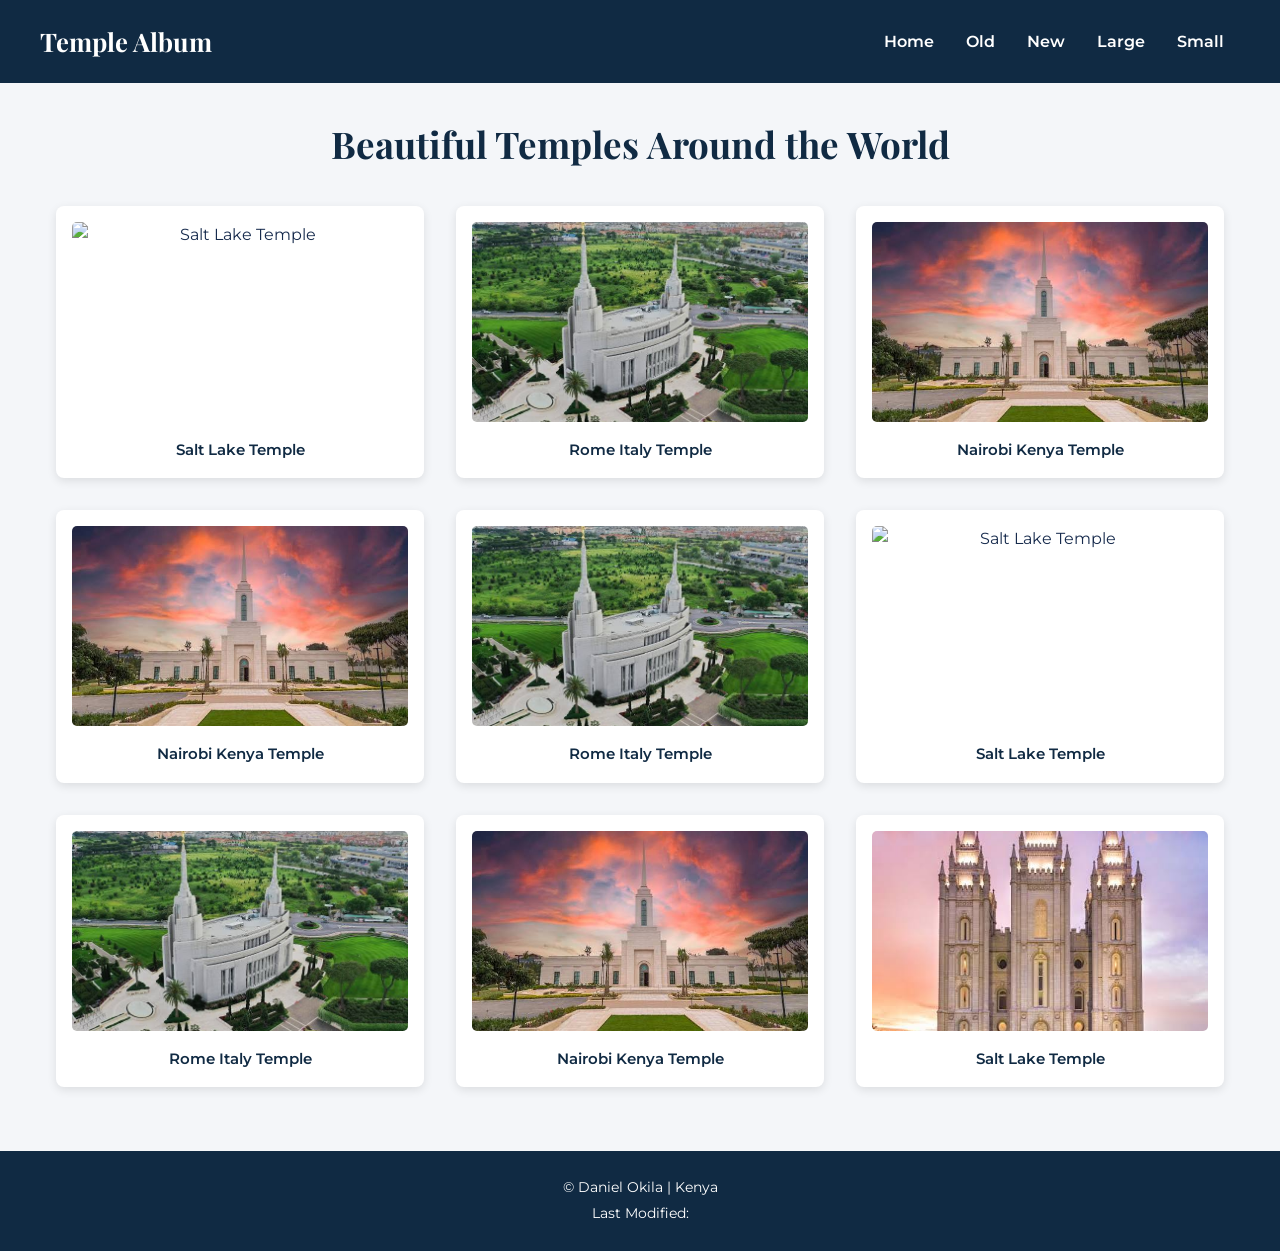
==== temples.html @ 3306fd3f "mm" ====
<!DOCTYPE html>
<html lang="en">
<head>
    <meta charset="UTF-8">
    <meta name="viewport" content="width=device-width, initial-scale=1.0">
    <meta name="description" content="Explore beautiful temples around the world in this Temple Album.">
    <meta name="author" content="Daniel Okila">

    <title>Temple Album | WDD131</title>

    <!-- Google Fonts -->
    <link rel="preconnect" href="https://fonts.googleapis.com">
    <link rel="preconnect" href="https://fonts.gstatic.com" crossorigin>
    <link href="https://fonts.googleapis.com/css2?family=Montserrat:wght@400;500;600;700&family=Playfair+Display:wght@600;700&display=swap" rel="stylesheet">

    <!-- CSS Files -->
    <link rel="stylesheet" href="styles1/temples.css">
    <link rel="stylesheet" href="styles1/temples-large.css">

    <!-- JavaScript File -->
    <script src="scripts1/temples.js" defer></script>
</head>

<body>

    <header>
        <div class="header-container">

            <a href="temples.html" class="logo">Temple Album</a>

            <button id="menu-button"
                aria-label="Open navigation menu"
                aria-expanded="false">
                ☰
            </button>

            <nav id="navigation">
                <a href="temples.html">Home</a>
                <a href="#old">Old</a>
                <a href="#new">New</a>
                <a href="#large">Large</a>
                <a href="#small">Small</a>
            </nav>

        </div>
    </header>

    <main>

        <h1>Beautiful Temples Around the World</h1>

        <div class="temple-grid">

            <figure id="old">
                <img src="images1/salt lake.wepb" alt="Salt Lake Temple">
                <figcaption>Salt Lake Temple</figcaption>
            </figure>

            <figure>
                <img src="images1/rome.webp" alt="Rome Italy Temple">
                <figcaption>Rome Italy Temple</figcaption>
            </figure>

            <figure>
                <img src="images1/nairobi.webp" alt="Nairobi Kenya Temple">
                <figcaption>Nairobi Kenya Temple</figcaption>
            </figure>

            <figure id="new">
                <img src="images1/nairobi.webp" alt="Nairobi Kenya Temple">
                <figcaption>Nairobi Kenya Temple</figcaption>
            </figure>

            <figure>
                <img src="images1/rome.webp" alt="Rome Italy Temple">
                <figcaption>Rome Italy Temple</figcaption>
            </figure>

            <figure>
                <img src="images1/salt lake.wepb" alt="Salt Lake Temple">
                <figcaption>Salt Lake Temple</figcaption>
            </figure>

            <figure id="large">
                <img src="images1/rome.webp" alt="Rome Italy Temple">
                <figcaption>Rome Italy Temple</figcaption>
            </figure>

            <figure>
                <img src="images1/nairobi.webp" alt="Nairobi Kenya Temple">
                <figcaption>Nairobi Kenya Temple</figcaption>
            </figure>

            <figure id="small">
                <img src="images1/salt lake.webp" alt="Salt Lake Temple">
                <figcaption>Salt Lake Temple</figcaption>
            </figure>

        </div>

    </main>

    <footer>
        <p>&copy; <span id="currentyear"></span> Daniel Okila | Kenya</p>
        <p>Last Modified: <span id="lastModified"></span></p>
    </footer>

</body>
</html>
---- styles1/temples.css ----
/* =========================
   GENERAL STYLES
========================= */

* {
    margin: 0;
    padding: 0;
    box-sizing: border-box;
}

body {
    font-family: 'Montserrat', sans-serif;
    background-color: #f4f6f9;
    color: #172b4d;
    line-height: 1.6;
}

/* =========================
   HEADER
========================= */

header {
    background-color: #102a43;
    color: white;
    padding: 1rem;
}

.header-container {
    max-width: 1200px;
    margin: 0 auto;
    display: flex;
    justify-content: space-between;
    align-items: center;
    flex-wrap: wrap;
}

.logo {
    font-family: 'Playfair Display', serif;
    font-size: 1.6rem;
    font-weight: 700;
    color: white;
    text-decoration: none;
}

/* =========================
   HAMBURGER BUTTON
========================= */

#menu-button {
    background: none;
    border: none;
    color: white;
    font-size: 2rem;
    cursor: pointer;
    padding: 0.3rem 0.6rem;
}

/* =========================
   NAVIGATION
========================= */

nav {
    display: none;
    flex-direction: column;
    width: 100%;
    text-align: center;
}

nav.open {
    display: flex;
}

nav a {
    color: white;
    text-decoration: none;
    padding: 1rem;
    font-weight: 600;
    transition: 0.3s;
}

nav a:hover,
nav a:focus {
    background-color: #d4a017;
    color: #102a43;
}

/* =========================
   MAIN CONTENT
========================= */

main {
    max-width: 1100px;
    margin: 0 auto;
    padding: 2rem 1rem;
}

h1 {
    font-family: 'Playfair Display', serif;
    text-align: center;
    margin-bottom: 2rem;
    color: #102a43;
    font-size: 1.8rem;
}

/* =========================
   TEMPLE GRID
========================= */

.temple-grid {
    display: grid;
    grid-template-columns: 1fr;
    gap: 1.5rem;
}

figure {
    background-color: white;
    padding: 1rem;
    text-align: center;
    border-radius: 8px;
    box-shadow: 0 3px 10px rgba(0, 0, 0, 0.1);
    transition: transform 0.3s ease;
}

figure img {
    display: block;
    width: 100%;
    height: 230px;
    object-fit: cover;
    border-radius: 5px;
}

figcaption {
    font-weight: 600;
    padding-top: 1rem;
    color: #102a43;
    font-size: 0.95rem;
}

figure:hover {
    transform: translateY(-5px);
}

/* =========================
   FOOTER
========================= */

footer {
    background-color: #102a43;
    color: white;
    text-align: center;
    padding: 1.5rem;
    line-height: 1.8;
    margin-top: 2rem;
    font-size: 0.9rem;
}
---- styles1/temples-large.css ----
/* =========================
   LARGE SCREEN DESIGN
========================= */

@media screen and (min-width: 700px) {

    /* Header */
    #menu-button {
        display: none;
    }

    .header-container {
        flex-wrap: nowrap;
    }

    /* Navigation */
    nav {
        display: flex;
        flex-direction: row;
        justify-content: flex-end;
        width: auto;
    }

    nav a {
        padding: 0.8rem 1rem;
    }

    /* Main heading */
    h1 {
        font-size: 2.3rem;
    }

    /* Temple gallery */
    .temple-grid {
        grid-template-columns: repeat(3, 1fr);
        gap: 2rem;
    }

    figure img {
        height: 200px;
    }
}

/* Extra large screens */
@media screen and (min-width: 1100px) {

    main {
        max-width: 1200px;
    }

    .temple-grid {
        grid-template-columns: repeat(3, 1fr);
    }
}
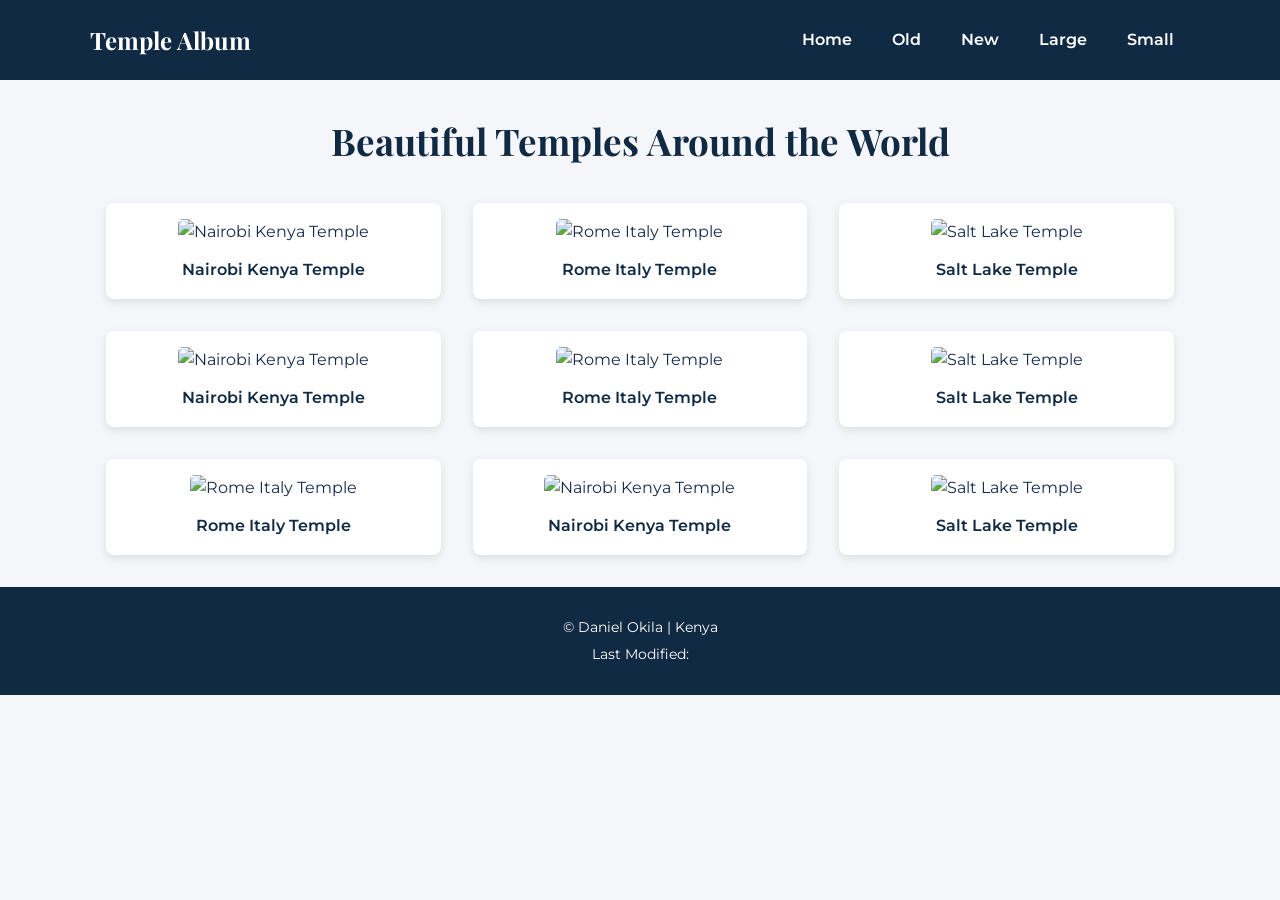
==== commit 2301394d: "mm" ====
--- a/temples.html
+++ b/temples.html
@@ -7,31 +7,25 @@
     <meta name="description" content="Explore beautiful temples around the world in this Temple Album.">
     <meta name="author" content="Daniel Okila">
 
-    <title>Temple Album | WDD131</title>
+    <title>Temple Album | WDD 131</title>
 
-    <!-- Google Fonts -->
     <link rel="preconnect" href="https://fonts.googleapis.com">
     <link rel="preconnect" href="https://fonts.gstatic.com" crossorigin>
     <link href="https://fonts.googleapis.com/css2?family=Montserrat:wght@400;500;600;700&family=Playfair+Display:wght@600;700&display=swap" rel="stylesheet">
 
-    <!-- CSS Files -->
-    <link rel="stylesheet" href="styles1/temples.css">
-    <link rel="stylesheet" href="styles1/temples-large.css">
+    <link rel="stylesheet" href="styles/temples.css">
+    <link rel="stylesheet" href="styles/temples-large.css">
 
-    <!-- JavaScript File -->
-    <script src="scripts1/temples.js" defer></script>
+    <script src="scripts/temples.js" defer></script>
 </head>
 
 <body>
+    <header>
+        <div class="header-content">
+            <a class="logo" href="temples.html">Temple Album</a>
 
-    <header>
-        <div class="header-container">
-
-            <a href="temples.html" class="logo">Temple Album</a>
-
-            <button id="menu-button"
-                aria-label="Open navigation menu"
-                aria-expanded="false">
+            <button id="menu-button" aria-label="Open navigation menu"
+                aria-expanded="false" aria-controls="navigation">
                 ☰
             </button>
 
@@ -42,69 +36,65 @@
                 <a href="#large">Large</a>
                 <a href="#small">Small</a>
             </nav>
-
         </div>
     </header>
 
     <main>
-
         <h1>Beautiful Temples Around the World</h1>
 
         <div class="temple-grid">
 
             <figure id="old">
-                <img src="images1/salt lake.wepb" alt="Salt Lake Temple">
+                <img src="images/nairobi.webp" alt="Nairobi Kenya Temple">
+                <figcaption>Nairobi Kenya Temple</figcaption>
+            </figure>
+
+            <figure id="new">
+                <img src="images/rome.webp" alt="Rome Italy Temple">
+                <figcaption>Rome Italy Temple</figcaption>
+            </figure>
+
+            <figure id="large">
+                <img src="images/salt-lake.webp" alt="Salt Lake Temple">
                 <figcaption>Salt Lake Temple</figcaption>
             </figure>
 
             <figure>
-                <img src="images1/rome.webp" alt="Rome Italy Temple">
+                <img src="images/nairobi.webp" alt="Nairobi Kenya Temple">
+                <figcaption>Nairobi Kenya Temple</figcaption>
+            </figure>
+
+            <figure>
+                <img src="images/rome.webp" alt="Rome Italy Temple">
+                <figcaption>Rome Italy Temple</figcaption>
+            </figure>
+
+            <figure id="small">
+                <img src="images/salt-lake.webp" alt="Salt Lake Temple">
+                <figcaption>Salt Lake Temple</figcaption>
+            </figure>
+
+            <figure>
+                <img src="images/rome.webp" alt="Rome Italy Temple">
                 <figcaption>Rome Italy Temple</figcaption>
             </figure>
 
             <figure>
-                <img src="images1/nairobi.webp" alt="Nairobi Kenya Temple">
-                <figcaption>Nairobi Kenya Temple</figcaption>
-            </figure>
-
-            <figure id="new">
-                <img src="images1/nairobi.webp" alt="Nairobi Kenya Temple">
+                <img src="images/nairobi.webp" alt="Nairobi Kenya Temple">
                 <figcaption>Nairobi Kenya Temple</figcaption>
             </figure>
 
             <figure>
-                <img src="images1/rome.webp" alt="Rome Italy Temple">
-                <figcaption>Rome Italy Temple</figcaption>
-            </figure>
-
-            <figure>
-                <img src="images1/salt lake.wepb" alt="Salt Lake Temple">
-                <figcaption>Salt Lake Temple</figcaption>
-            </figure>
-
-            <figure id="large">
-                <img src="images1/rome.webp" alt="Rome Italy Temple">
-                <figcaption>Rome Italy Temple</figcaption>
-            </figure>
-
-            <figure>
-                <img src="images1/nairobi.webp" alt="Nairobi Kenya Temple">
-                <figcaption>Nairobi Kenya Temple</figcaption>
-            </figure>
-
-            <figure id="small">
-                <img src="images1/salt lake.webp" alt="Salt Lake Temple">
+                <img src="images/salt-lake.webp" alt="Salt Lake Temple">
                 <figcaption>Salt Lake Temple</figcaption>
             </figure>
 
         </div>
-
     </main>
 
     <footer>
-        <p>&copy; <span id="currentyear"></span> Daniel Okila | Kenya</p>
-        <p>Last Modified: <span id="lastModified"></span></p>
+        <p>&copy; <span id="current-year"></span> Daniel Okila | Kenya</p>
+        <p>Last Modified: <span id="last-modified"></span></p>
     </footer>
-
 </body>
 </html>
--- a/styles/temples.css
+++ b/styles/temples.css
@@ -0,0 +1,138 @@
+
+/* General styles */
+* {
+    margin: 0;
+    padding: 0;
+    box-sizing: border-box;
+}
+
+body {
+    font-family: 'Montserrat', sans-serif;
+    color: #172b4d;
+    background-color: #f4f6f9;
+    line-height: 1.6;
+}
+
+/* Header */
+header {
+    background-color: #102a43;
+    color: white;
+    padding: 1rem;
+}
+
+.header-content {
+    max-width: 1100px;
+    margin: 0 auto;
+    display: flex;
+    flex-wrap: wrap;
+    align-items: center;
+    justify-content: space-between;
+}
+
+.logo {
+    color: white;
+    text-decoration: none;
+    font-family: 'Playfair Display', serif;
+    font-size: 1.5rem;
+    font-weight: 700;
+}
+
+/* Menu button */
+#menu-button {
+    background: transparent;
+    border: none;
+    color: white;
+    font-size: 2rem;
+    cursor: pointer;
+    padding: 0.2rem 0.5rem;
+}
+
+/* Navigation */
+nav {
+    display: none;
+    flex-direction: column;
+    width: 100%;
+    gap: 0.5rem;
+    margin-top: 1rem;
+}
+
+nav.open {
+    display: flex;
+}
+
+nav a {
+    color: white;
+    text-decoration: none;
+    padding: 0.7rem;
+    text-align: center;
+    border-radius: 5px;
+    font-weight: 600;
+}
+
+nav a:hover,
+nav a:focus {
+    background-color: #d4a017;
+    color: #102a43;
+}
+
+/* Main content */
+main {
+    max-width: 1100px;
+    margin: 2rem auto;
+    padding: 0 1rem;
+}
+
+h1 {
+    font-family: 'Playfair Display', serif;
+    color: #102a43;
+    text-align: center;
+    margin-bottom: 2rem;
+    font-size: 1.8rem;
+}
+
+/* Temple grid */
+.temple-grid {
+    display: grid;
+    grid-template-columns: 1fr;
+    gap: 1.5rem;
+}
+
+figure {
+    background-color: white;
+    padding: 1rem;
+    border-radius: 8px;
+    text-align: center;
+    box-shadow: 0 3px 10px rgba(0, 0, 0, 0.1);
+    transition: transform 0.3s ease;
+}
+
+figure:hover {
+    transform: translateY(-5px);
+}
+
+figure img {
+    width: 100%;
+    height: 220px;
+    object-fit: cover;
+    border-radius: 5px;
+}
+
+figcaption {
+    color: #102a43;
+    font-weight: 600;
+    margin-top: 0.8rem;
+}
+
+/* Footer */
+footer {
+    background-color: #102a43;
+    color: white;
+    text-align: center;
+    padding: 1.5rem;
+    margin-top: 2rem;
+}
+
+footer p {
+    margin: 0.3rem 0;
+    font-size: 0.9rem;
+}
--- a/styles/temples-large.css
+++ b/styles/temples-large.css
@@ -0,0 +1,37 @@
+
+/* Larger screen styles */
+@media screen and (min-width: 700px) {
+
+    #menu-button {
+        display: none;
+    }
+
+    .header-content {
+        flex-wrap: nowrap;
+    }
+
+    nav {
+        display: flex;
+        flex-direction: row;
+        width: auto;
+        margin-top: 0;
+        gap: 0.5rem;
+    }
+
+    nav a {
+        padding: 0.7rem 1rem;
+    }
+
+    h1 {
+        font-size: 2.3rem;
+    }
+
+    .temple-grid {
+        grid-template-columns: repeat(3, 1fr);
+        gap: 2rem;
+    }
+
+    figure img {
+        height: 200px;
+    }
+}
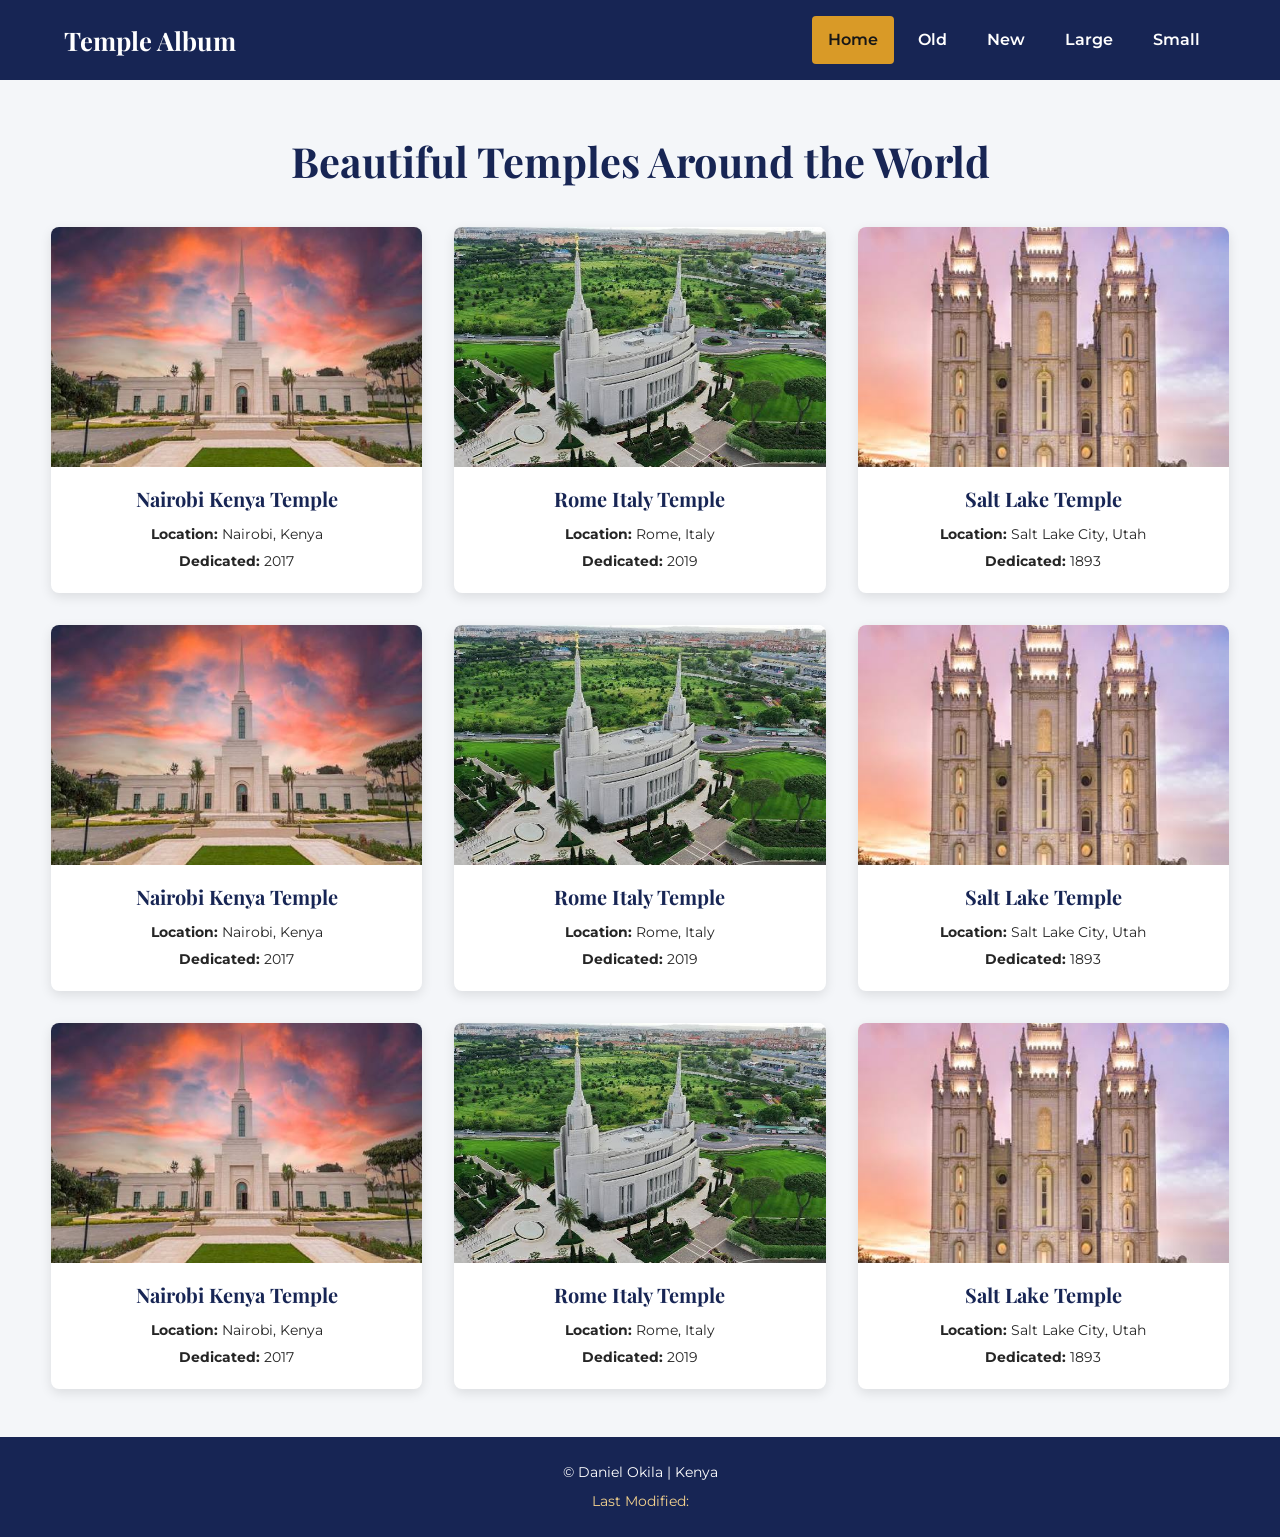
==== commit 21c6ca65: "mm" ====
--- a/temples.html
+++ b/temples.html
@@ -20,81 +20,119 @@
 </head>
 
 <body>
-    <header>
+    <header class="site-header">
         <div class="header-content">
             <a class="logo" href="temples.html">Temple Album</a>
 
-            <button id="menu-button" aria-label="Open navigation menu"
-                aria-expanded="false" aria-controls="navigation">
-                ☰
+            <button class="menu-button" id="menu-button"
+                aria-label="Open navigation menu"
+                aria-expanded="false"
+                aria-controls="primary-navigation">
+                <span class="menu-icon"></span>
             </button>
 
-            <nav id="navigation">
-                <a href="temples.html">Home</a>
-                <a href="#old">Old</a>
-                <a href="#new">New</a>
-                <a href="#large">Large</a>
-                <a href="#small">Small</a>
+            <nav class="navigation" id="primary-navigation">
+                <a href="#" class="nav-link active" data-filter="all">Home</a>
+                <a href="#" class="nav-link" data-filter="old">Old</a>
+                <a href="#" class="nav-link" data-filter="new">New</a>
+                <a href="#" class="nav-link" data-filter="large">Large</a>
+                <a href="#" class="nav-link" data-filter="small">Small</a>
             </nav>
         </div>
     </header>
 
-    <main>
+    <main class="main-content">
         <h1>Beautiful Temples Around the World</h1>
 
-        <div class="temple-grid">
+        <section class="temple-grid" id="temple-grid" aria-label="Temple photo album">
 
-            <figure id="old">
-                <img src="images/nairobi.webp" alt="Nairobi Kenya Temple">
-                <figcaption>Nairobi Kenya Temple</figcaption>
+            <figure class="temple-card" data-category="new">
+                <img src="images/nairobi.webp" alt="Nairobi Kenya Temple" loading="lazy">
+                <figcaption>
+                    <h2>Nairobi Kenya Temple</h2>
+                    <p><strong>Location:</strong> Nairobi, Kenya</p>
+                    <p><strong>Dedicated:</strong> 2017</p>
+                </figcaption>
             </figure>
 
-            <figure id="new">
-                <img src="images/rome.webp" alt="Rome Italy Temple">
-                <figcaption>Rome Italy Temple</figcaption>
+            <figure class="temple-card" data-category="new">
+                <img src="images/rome.webp" alt="Rome Italy Temple" loading="lazy">
+                <figcaption>
+                    <h2>Rome Italy Temple</h2>
+                    <p><strong>Location:</strong> Rome, Italy</p>
+                    <p><strong>Dedicated:</strong> 2019</p>
+                </figcaption>
             </figure>
 
-            <figure id="large">
-                <img src="images/salt-lake.webp" alt="Salt Lake Temple">
-                <figcaption>Salt Lake Temple</figcaption>
+            <figure class="temple-card" data-category="old">
+                <img src="images/salt-lake.webp" alt="Salt Lake Temple" loading="lazy">
+                <figcaption>
+                    <h2>Salt Lake Temple</h2>
+                    <p><strong>Location:</strong> Salt Lake City, Utah</p>
+                    <p><strong>Dedicated:</strong> 1893</p>
+                </figcaption>
             </figure>
 
-            <figure>
-                <img src="images/nairobi.webp" alt="Nairobi Kenya Temple">
-                <figcaption>Nairobi Kenya Temple</figcaption>
+            <figure class="temple-card" data-category="new">
+                <img src="images/nairobi.webp" alt="Nairobi Kenya Temple grounds" loading="lazy">
+                <figcaption>
+                    <h2>Nairobi Kenya Temple</h2>
+                    <p><strong>Location:</strong> Nairobi, Kenya</p>
+                    <p><strong>Dedicated:</strong> 2017</p>
+                </figcaption>
             </figure>
 
-            <figure>
-                <img src="images/rome.webp" alt="Rome Italy Temple">
-                <figcaption>Rome Italy Temple</figcaption>
+            <figure class="temple-card" data-category="new">
+                <img src="images/rome.webp" alt="Rome Italy Temple grounds" loading="lazy">
+                <figcaption>
+                    <h2>Rome Italy Temple</h2>
+                    <p><strong>Location:</strong> Rome, Italy</p>
+                    <p><strong>Dedicated:</strong> 2019</p>
+                </figcaption>
             </figure>
 
-            <figure id="small">
-                <img src="images/salt-lake.webp" alt="Salt Lake Temple">
-                <figcaption>Salt Lake Temple</figcaption>
+            <figure class="temple-card" data-category="old">
+                <img src="images/salt-lake.webp" alt="Salt Lake Temple architecture" loading="lazy">
+                <figcaption>
+                    <h2>Salt Lake Temple</h2>
+                    <p><strong>Location:</strong> Salt Lake City, Utah</p>
+                    <p><strong>Dedicated:</strong> 1893</p>
+                </figcaption>
             </figure>
 
-            <figure>
-                <img src="images/rome.webp" alt="Rome Italy Temple">
-                <figcaption>Rome Italy Temple</figcaption>
+            <figure class="temple-card" data-category="large">
+                <img src="images/nairobi.webp" alt="Nairobi Kenya Temple exterior" loading="lazy">
+                <figcaption>
+                    <h2>Nairobi Kenya Temple</h2>
+                    <p><strong>Location:</strong> Nairobi, Kenya</p>
+                    <p><strong>Dedicated:</strong> 2017</p>
+                </figcaption>
             </figure>
 
-            <figure>
-                <img src="images/nairobi.webp" alt="Nairobi Kenya Temple">
-                <figcaption>Nairobi Kenya Temple</figcaption>
+            <figure class="temple-card" data-category="large">
+                <img src="images/rome.webp" alt="Rome Italy Temple exterior" loading="lazy">
+                <figcaption>
+                    <h2>Rome Italy Temple</h2>
+                    <p><strong>Location:</strong> Rome, Italy</p>
+                    <p><strong>Dedicated:</strong> 2019</p>
+                </figcaption>
             </figure>
 
-            <figure>
-                <img src="images/salt-lake.webp" alt="Salt Lake Temple">
-                <figcaption>Salt Lake Temple</figcaption>
+            <figure class="temple-card" data-category="large">
+                <img src="images/salt-lake.webp" alt="Salt Lake Temple exterior" loading="lazy">
+                <figcaption>
+                    <h2>Salt Lake Temple</h2>
+                    <p><strong>Location:</strong> Salt Lake City, Utah</p>
+                    <p><strong>Dedicated:</strong> 1893</p>
+                </figcaption>
             </figure>
 
-        </div>
+        </section>
     </main>
 
-    <footer>
+    <footer class="site-footer">
         <p>&copy; <span id="current-year"></span> Daniel Okila | Kenya</p>
-        <p>Last Modified: <span id="last-modified"></span></p>
+        <p class="last-modified">Last Modified: <span id="last-modified"></span></p>
     </footer>
 </body>
 </html>
--- a/styles/temples.css
+++ b/styles/temples.css
@@ -1,138 +1,195 @@
+/* General page styling */
+:root {
+    --primary-color: #172554;
+    --secondary-color: #d99a27;
+    --background-color: #f4f6f9;
+    --text-color: #252525;
+    --white: #ffffff;
+    --shadow: 0 4px 12px rgba(0, 0, 0, 0.10);
+}
 
-/* General styles */
 * {
+    box-sizing: border-box;
     margin: 0;
     padding: 0;
-    box-sizing: border-box;
 }
 
 body {
-    font-family: 'Montserrat', sans-serif;
-    color: #172b4d;
-    background-color: #f4f6f9;
+    font-family: "Montserrat", sans-serif;
+    background-color: var(--background-color);
+    color: var(--text-color);
     line-height: 1.6;
 }
 
-/* Header */
-header {
-    background-color: #102a43;
-    color: white;
-    padding: 1rem;
+.site-header {
+    background-color: var(--primary-color);
+    color: var(--white);
+    padding: 1rem 5%;
 }
 
 .header-content {
-    max-width: 1100px;
+    max-width: 1200px;
     margin: 0 auto;
     display: flex;
+    justify-content: space-between;
+    align-items: center;
     flex-wrap: wrap;
-    align-items: center;
-    justify-content: space-between;
 }
 
 .logo {
-    color: white;
+    color: var(--white);
     text-decoration: none;
-    font-family: 'Playfair Display', serif;
-    font-size: 1.5rem;
+    font-family: "Playfair Display", serif;
+    font-size: 1.6rem;
     font-weight: 700;
 }
 
-/* Menu button */
-#menu-button {
-    background: transparent;
-    border: none;
-    color: white;
-    font-size: 2rem;
-    cursor: pointer;
-    padding: 0.2rem 0.5rem;
-}
-
-/* Navigation */
-nav {
+.navigation {
     display: none;
+    width: 100%;
     flex-direction: column;
-    width: 100%;
-    gap: 0.5rem;
     margin-top: 1rem;
 }
 
-nav.open {
+.navigation.open {
     display: flex;
 }
 
-nav a {
-    color: white;
+.nav-link {
+    color: var(--white);
     text-decoration: none;
-    padding: 0.7rem;
+    padding: 0.8rem 1rem;
     text-align: center;
-    border-radius: 5px;
     font-weight: 600;
+    border-radius: 4px;
+    transition: background-color 0.2s ease;
 }
 
-nav a:hover,
-nav a:focus {
-    background-color: #d4a017;
-    color: #102a43;
+.nav-link:hover,
+.nav-link.active {
+    background-color: var(--secondary-color);
+    color: #171717;
 }
 
-/* Main content */
-main {
-    max-width: 1100px;
+.menu-button {
+    width: 42px;
+    height: 42px;
+    border: 1px solid var(--white);
+    border-radius: 5px;
+    background: transparent;
+    display: grid;
+    place-items: center;
+    cursor: pointer;
+}
+
+.menu-icon,
+.menu-icon::before,
+.menu-icon::after {
+    display: block;
+    width: 23px;
+    height: 2px;
+    background-color: var(--white);
+    position: relative;
+    transition: transform 0.2s ease;
+}
+
+.menu-icon::before,
+.menu-icon::after {
+    content: "";
+    position: absolute;
+    left: 0;
+}
+
+.menu-icon::before {
+    top: -7px;
+}
+
+.menu-icon::after {
+    top: 7px;
+}
+
+.menu-button[aria-expanded="true"] .menu-icon {
+    background: transparent;
+}
+
+.menu-button[aria-expanded="true"] .menu-icon::before {
+    transform: translateY(7px) rotate(45deg);
+}
+
+.menu-button[aria-expanded="true"] .menu-icon::after {
+    transform: translateY(-7px) rotate(-45deg);
+}
+
+.main-content {
+    width: min(92%, 1200px);
     margin: 2rem auto;
-    padding: 0 1rem;
 }
 
 h1 {
-    font-family: 'Playfair Display', serif;
-    color: #102a43;
+    font-family: "Playfair Display", serif;
     text-align: center;
+    color: var(--primary-color);
+    font-size: clamp(1.8rem, 5vw, 2.6rem);
     margin-bottom: 2rem;
-    font-size: 1.8rem;
 }
 
-/* Temple grid */
 .temple-grid {
     display: grid;
     grid-template-columns: 1fr;
     gap: 1.5rem;
 }
 
-figure {
-    background-color: white;
-    padding: 1rem;
+.temple-card {
+    background-color: var(--white);
     border-radius: 8px;
-    text-align: center;
-    box-shadow: 0 3px 10px rgba(0, 0, 0, 0.1);
-    transition: transform 0.3s ease;
+    overflow: hidden;
+    box-shadow: var(--shadow);
+    transition: transform 0.2s ease, box-shadow 0.2s ease;
 }
 
-figure:hover {
+.temple-card:hover {
     transform: translateY(-5px);
+    box-shadow: 0 8px 18px rgba(0, 0, 0, 0.15);
 }
 
-figure img {
+.temple-card img {
+    display: block;
     width: 100%;
-    height: 220px;
+    height: 230px;
     object-fit: cover;
-    border-radius: 5px;
 }
 
-figcaption {
-    color: #102a43;
-    font-weight: 600;
-    margin-top: 0.8rem;
+.temple-card figcaption {
+    padding: 1rem;
+    text-align: center;
 }
 
-/* Footer */
-footer {
-    background-color: #102a43;
-    color: white;
-    text-align: center;
-    padding: 1.5rem;
-    margin-top: 2rem;
+.temple-card h2 {
+    color: var(--primary-color);
+    font-family: "Playfair Display", serif;
+    font-size: 1.25rem;
+    margin-bottom: 0.5rem;
 }
 
-footer p {
-    margin: 0.3rem 0;
+.temple-card p {
+    font-size: 0.9rem;
+    margin: 0.25rem 0;
+}
+
+.temple-card[hidden] {
+    display: none;
+}
+
+.site-footer {
+    background-color: var(--primary-color);
+    color: var(--white);
+    text-align: center;
+    padding: 1.5rem 1rem;
+    margin-top: 3rem;
     font-size: 0.9rem;
 }
+
+.last-modified {
+    color: #f3d28e;
+    margin-top: 0.4rem;
+}
--- a/styles/temples-large.css
+++ b/styles/temples-large.css
@@ -1,37 +1,50 @@
-
-/* Larger screen styles */
+/* Larger screen layout */
 @media screen and (min-width: 700px) {
-
-    #menu-button {
-        display: none;
+    .site-header {
+        padding: 1rem 5%;
     }
 
     .header-content {
         flex-wrap: nowrap;
     }
 
-    nav {
+    .menu-button {
+        display: none;
+    }
+
+    .navigation {
         display: flex;
+        width: auto;
         flex-direction: row;
-        width: auto;
         margin-top: 0;
         gap: 0.5rem;
     }
 
-    nav a {
+    .nav-link {
         padding: 0.7rem 1rem;
     }
 
-    h1 {
-        font-size: 2.3rem;
+    .main-content {
+        margin-top: 3rem;
+        margin-bottom: 3rem;
     }
 
     .temple-grid {
-        grid-template-columns: repeat(3, 1fr);
+        grid-template-columns: repeat(2, minmax(0, 1fr));
         gap: 2rem;
     }
 
-    figure img {
-        height: 200px;
+    .temple-card img {
+        height: 260px;
     }
 }
+
+@media screen and (min-width: 1000px) {
+    .temple-grid {
+        grid-template-columns: repeat(3, minmax(0, 1fr));
+    }
+
+    .temple-card img {
+        height: 240px;
+    }
+}
